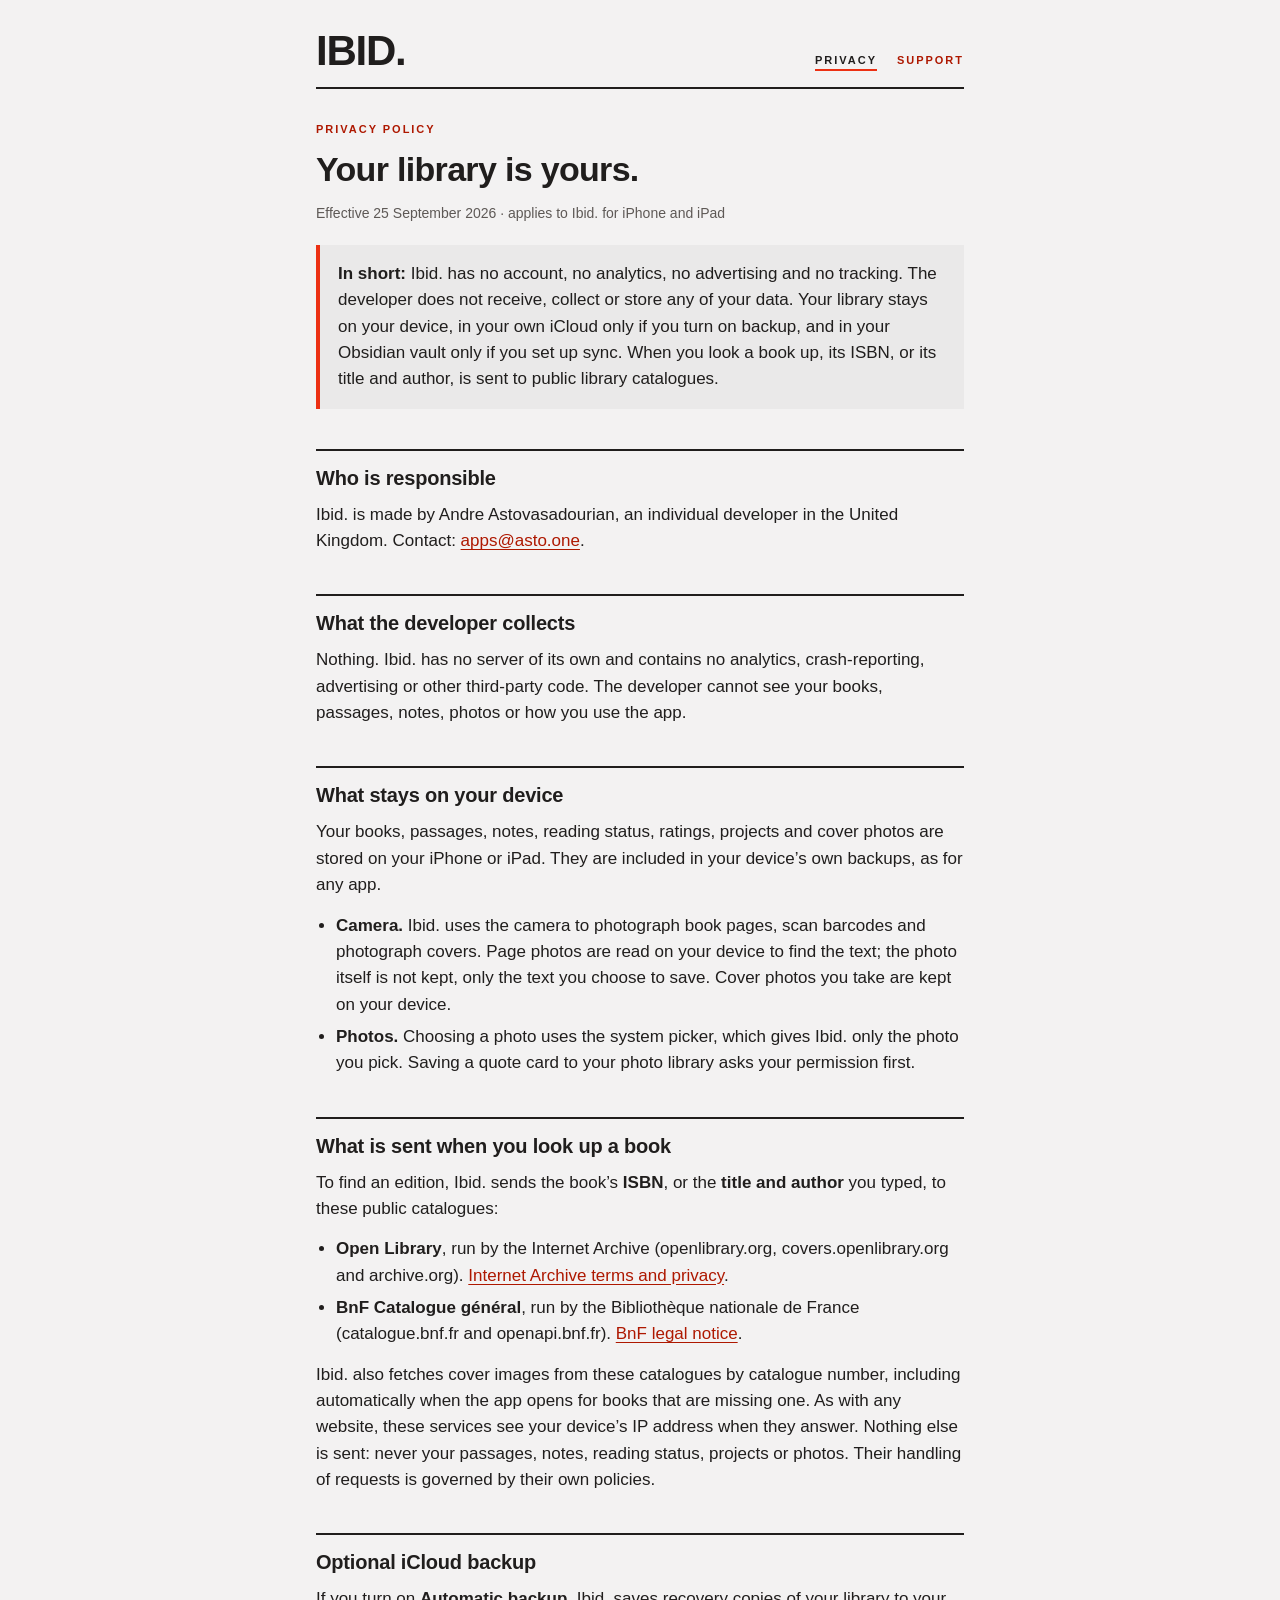
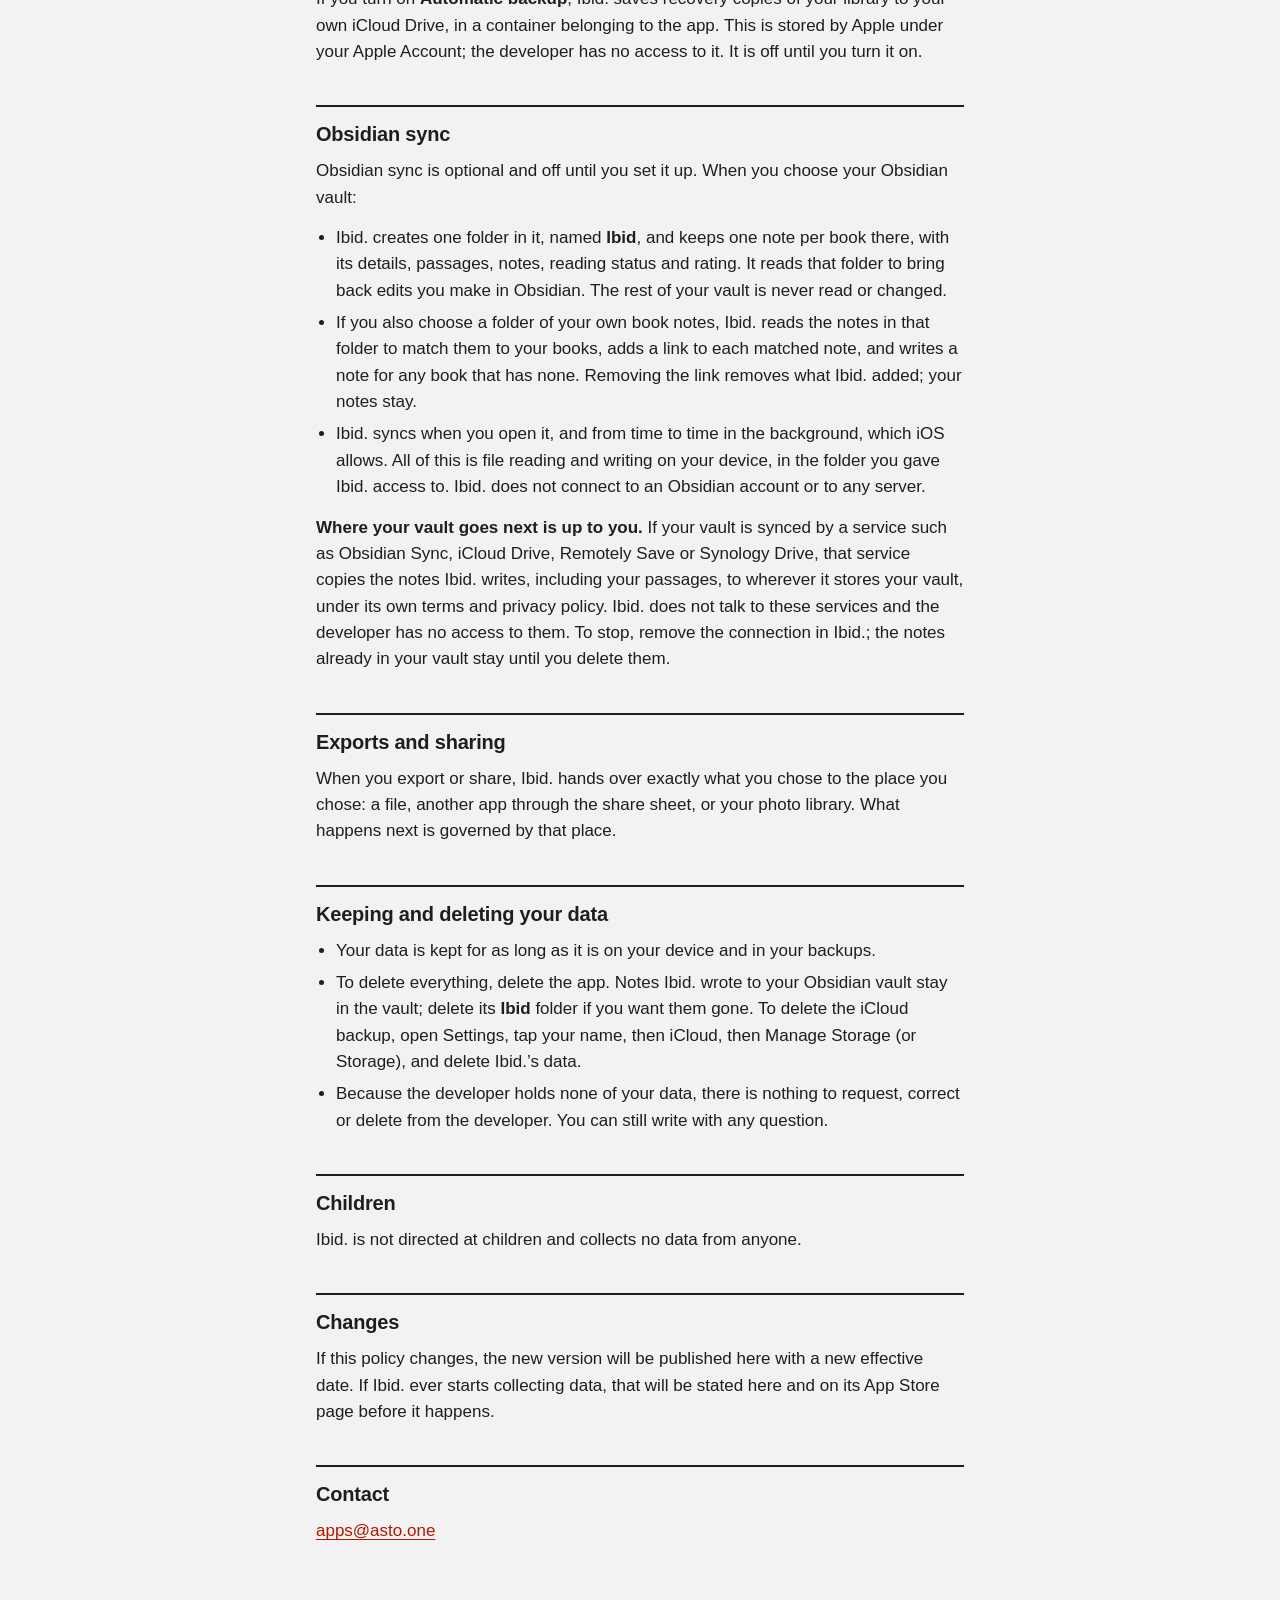
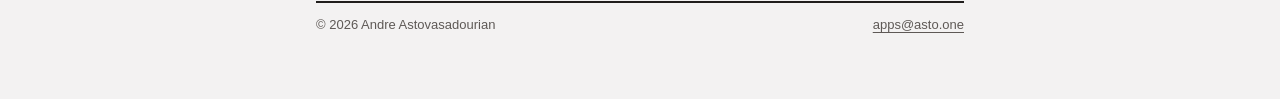
==== privacy/index.html @ 9a163082 "Use relative links so pages also open from disk" ====
<!doctype html>
<html lang="en-GB">
<head>
<meta charset="utf-8">
<meta name="viewport" content="width=device-width, initial-scale=1">
<title>Ibid. Privacy</title>
<meta name="description" content="Privacy policy for Ibid., the private reading library for iPhone and iPad.">
<link rel="stylesheet" href="../style.css">
</head>
<body>
<div class="page">
<header class="site">
  <a class="wordmark" href="../index.html">IBID.</a>
  <nav class="site" aria-label="Site">
    <a href="../privacy/index.html" aria-current="page">Privacy</a>
    <a href="../support/index.html">Support</a>
  </nav>
</header>
<main>
<p class="kicker">Privacy policy</p>
<h1>Your library is yours.</h1>
<p class="meta">Effective 25 September 2026 · applies to Ibid. for iPhone and iPad</p>

<div class="panel">
  <p><strong>In short:</strong> Ibid. has no account, no analytics, no advertising and no tracking. The developer does not receive, collect or store any of your data. Your library stays on your device, in your own iCloud only if you turn on backup, and in your Obsidian vault only if you set up sync. When you look a book up, its ISBN, or its title and author, is sent to public library catalogues.</p>
</div>

<h2>Who is responsible</h2>
<p>Ibid. is made by Andre Astovasadourian, an individual developer in the United Kingdom. Contact: <a href="mailto:apps@asto.one">apps@asto.one</a>.</p>

<h2>What the developer collects</h2>
<p>Nothing. Ibid. has no server of its own and contains no analytics, crash-reporting, advertising or other third-party code. The developer cannot see your books, passages, notes, photos or how you use the app.</p>

<h2>What stays on your device</h2>
<p>Your books, passages, notes, reading status, ratings, projects and cover photos are stored on your iPhone or iPad. They are included in your device’s own backups, as for any app.</p>
<ul>
  <li><strong>Camera.</strong> Ibid. uses the camera to photograph book pages, scan barcodes and photograph covers. Page photos are read on your device to find the text; the photo itself is not kept, only the text you choose to save. Cover photos you take are kept on your device.</li>
  <li><strong>Photos.</strong> Choosing a photo uses the system picker, which gives Ibid. only the photo you pick. Saving a quote card to your photo library asks your permission first.</li>
</ul>

<h2>What is sent when you look up a book</h2>
<p>To find an edition, Ibid. sends the book’s <strong>ISBN</strong>, or the <strong>title and author</strong> you typed, to these public catalogues:</p>
<ul>
  <li><strong>Open Library</strong>, run by the Internet Archive (openlibrary.org, covers.openlibrary.org and archive.org). <a href="https://archive.org/about/terms">Internet Archive terms and privacy</a>.</li>
  <li><strong>BnF Catalogue général</strong>, run by the Bibliothèque nationale de France (catalogue.bnf.fr and openapi.bnf.fr). <a href="https://www.bnf.fr/fr/mentions-legales">BnF legal notice</a>.</li>
</ul>
<p>Ibid. also fetches cover images from these catalogues by catalogue number, including automatically when the app opens for books that are missing one. As with any website, these services see your device’s IP address when they answer. Nothing else is sent: never your passages, notes, reading status, projects or photos. Their handling of requests is governed by their own policies.</p>

<h2>Optional iCloud backup</h2>
<p>If you turn on <strong>Automatic backup</strong>, Ibid. saves recovery copies of your library to your own iCloud Drive, in a container belonging to the app. This is stored by Apple under your Apple Account; the developer has no access to it. It is off until you turn it on.</p>

<h2>Obsidian sync</h2>
<p>Obsidian sync is optional and off until you set it up. When you choose your Obsidian vault:</p>
<ul>
  <li>Ibid. creates one folder in it, named <strong>Ibid</strong>, and keeps one note per book there, with its details, passages, notes, reading status and rating. It reads that folder to bring back edits you make in Obsidian. The rest of your vault is never read or changed.</li>
  <li>If you also choose a folder of your own book notes, Ibid. reads the notes in that folder to match them to your books, adds a link to each matched note, and writes a note for any book that has none. Removing the link removes what Ibid. added; your notes stay.</li>
  <li>Ibid. syncs when you open it, and from time to time in the background, which iOS allows. All of this is file reading and writing on your device, in the folder you gave Ibid. access to. Ibid. does not connect to an Obsidian account or to any server.</li>
</ul>
<p><strong>Where your vault goes next is up to you.</strong> If your vault is synced by a service such as Obsidian Sync, iCloud Drive, Remotely Save or Synology Drive, that service copies the notes Ibid. writes, including your passages, to wherever it stores your vault, under its own terms and privacy policy. Ibid. does not talk to these services and the developer has no access to them. To stop, remove the connection in Ibid.; the notes already in your vault stay until you delete them.</p>

<h2>Exports and sharing</h2>
<p>When you export or share, Ibid. hands over exactly what you chose to the place you chose: a file, another app through the share sheet, or your photo library. What happens next is governed by that place.</p>

<h2>Keeping and deleting your data</h2>
<ul>
  <li>Your data is kept for as long as it is on your device and in your backups.</li>
  <li>To delete everything, delete the app. Notes Ibid. wrote to your Obsidian vault stay in the vault; delete its <strong>Ibid</strong> folder if you want them gone. To delete the iCloud backup, open Settings, tap your name, then iCloud, then Manage Storage (or Storage), and delete Ibid.’s data.</li>
  <li>Because the developer holds none of your data, there is nothing to request, correct or delete from the developer. You can still write with any question.</li>
</ul>

<h2>Children</h2>
<p>Ibid. is not directed at children and collects no data from anyone.</p>

<h2>Changes</h2>
<p>If this policy changes, the new version will be published here with a new effective date. If Ibid. ever starts collecting data, that will be stated here and on its App Store page before it happens.</p>

<h2>Contact</h2>
<p><a href="mailto:apps@asto.one">apps@asto.one</a></p>
</main>
<footer class="site">
  <span>© 2026 Andre Astovasadourian</span>
  <a href="mailto:apps@asto.one">apps@asto.one</a>
</footer>
</div>
</body>
</html>
---- style.css ----
@font-face { font-family: Archivo; src: url(fonts/Archivo-Regular.ttf) format("truetype"); font-weight: 400; font-style: normal; font-display: swap; }
@font-face { font-family: Archivo; src: url(fonts/Archivo-Italic.ttf) format("truetype"); font-weight: 400; font-style: italic; font-display: swap; }
@font-face { font-family: Archivo; src: url(fonts/Archivo-SemiBold.ttf) format("truetype"); font-weight: 600; font-display: swap; }
@font-face { font-family: Archivo; src: url(fonts/Archivo-ExtraBold.ttf) format("truetype"); font-weight: 800; font-display: swap; }

:root {
  --bg: #F3F2F2;
  --surface: #EAE9E9;
  --ink: #201E1D;
  --muted: #5E5956;
  --accent: #EC3013;
  --accent-text: #AE1800;
  color-scheme: light;
}

* { box-sizing: border-box; border-radius: 0; }

html { -webkit-text-size-adjust: 100%; }

body {
  margin: 0;
  background: var(--bg);
  color: var(--ink);
  font-family: Archivo, -apple-system, "Helvetica Neue", Arial, sans-serif;
  font-size: 17px;
  line-height: 1.55;
}

.page { max-width: 680px; margin: 0 auto; padding: 32px 16px 64px; }

header.site { border-bottom: 2px solid var(--ink); padding-bottom: 16px; margin-bottom: 32px; display: flex; align-items: flex-end; justify-content: space-between; gap: 16px; flex-wrap: wrap; }
.wordmark { font-weight: 800; font-size: 42px; line-height: 0.92; letter-spacing: -0.03em; color: var(--ink); text-decoration: none; }
nav.site { display: flex; gap: 20px; }
nav.site a, .kicker { font-weight: 600; font-size: 11px; letter-spacing: 0.18em; text-transform: uppercase; color: var(--accent-text); text-decoration: none; }
nav.site a[aria-current="page"] { color: var(--ink); border-bottom: 2px solid var(--accent); }

h1 { font-weight: 800; font-size: 34px; line-height: 1.05; letter-spacing: -0.02em; margin: 8px 0 16px; }
h2 { font-weight: 800; font-size: 20px; letter-spacing: -0.01em; margin: 40px 0 8px; padding-top: 12px; border-top: 2px solid var(--ink); }
h3 { font-weight: 600; font-size: 17px; margin: 24px 0 4px; }
p, ul { margin: 0 0 14px; }
ul { padding-left: 20px; }
li { margin-bottom: 6px; }
a { color: var(--accent-text); text-underline-offset: 3px; }
strong { font-weight: 600; }

.lede { font-size: 20px; line-height: 1.45; }
.meta { color: var(--muted); font-size: 14px; }
.panel { background: var(--surface); border-left: 4px solid var(--accent); padding: 16px 18px; margin: 20px 0; }
.panel p:last-child { margin-bottom: 0; }

footer.site { margin-top: 56px; border-top: 2px solid var(--ink); padding-top: 12px; font-size: 13px; color: var(--muted); display: flex; justify-content: space-between; gap: 12px; flex-wrap: wrap; }
footer.site a { color: var(--muted); }
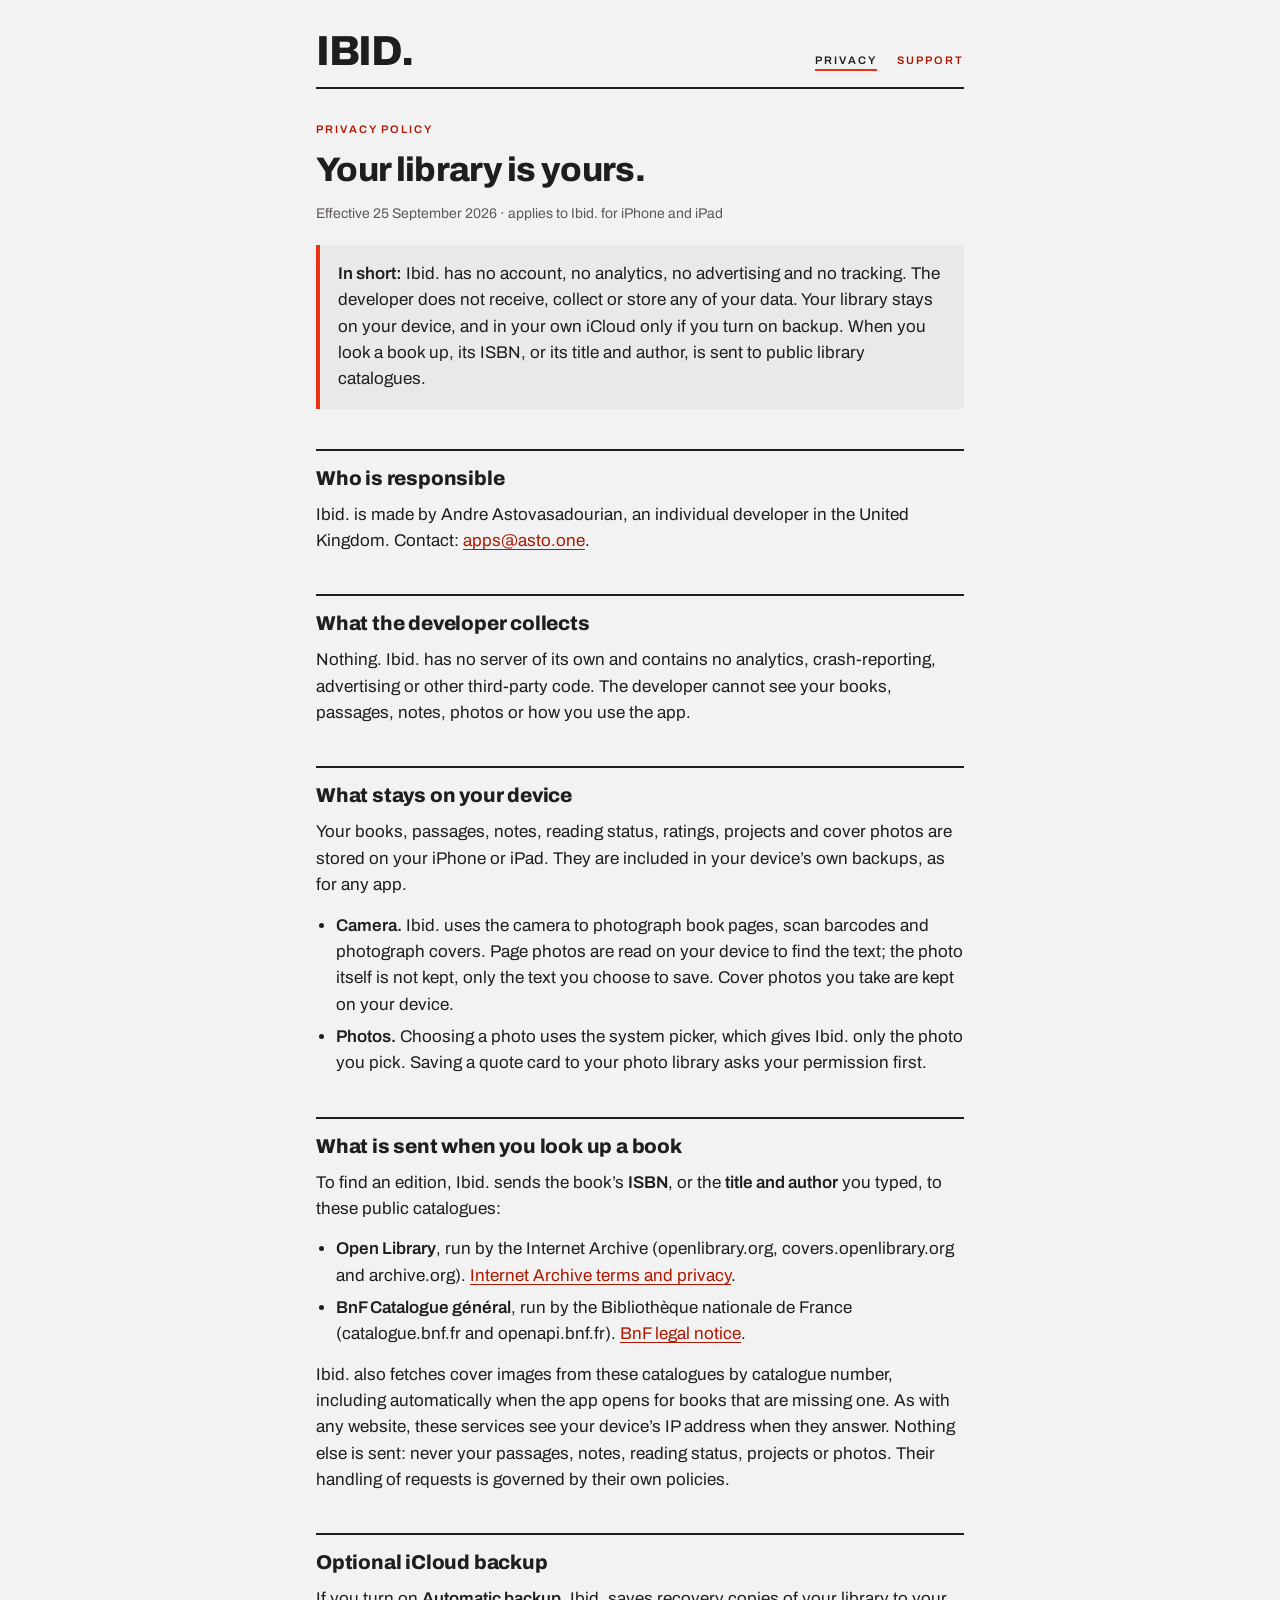
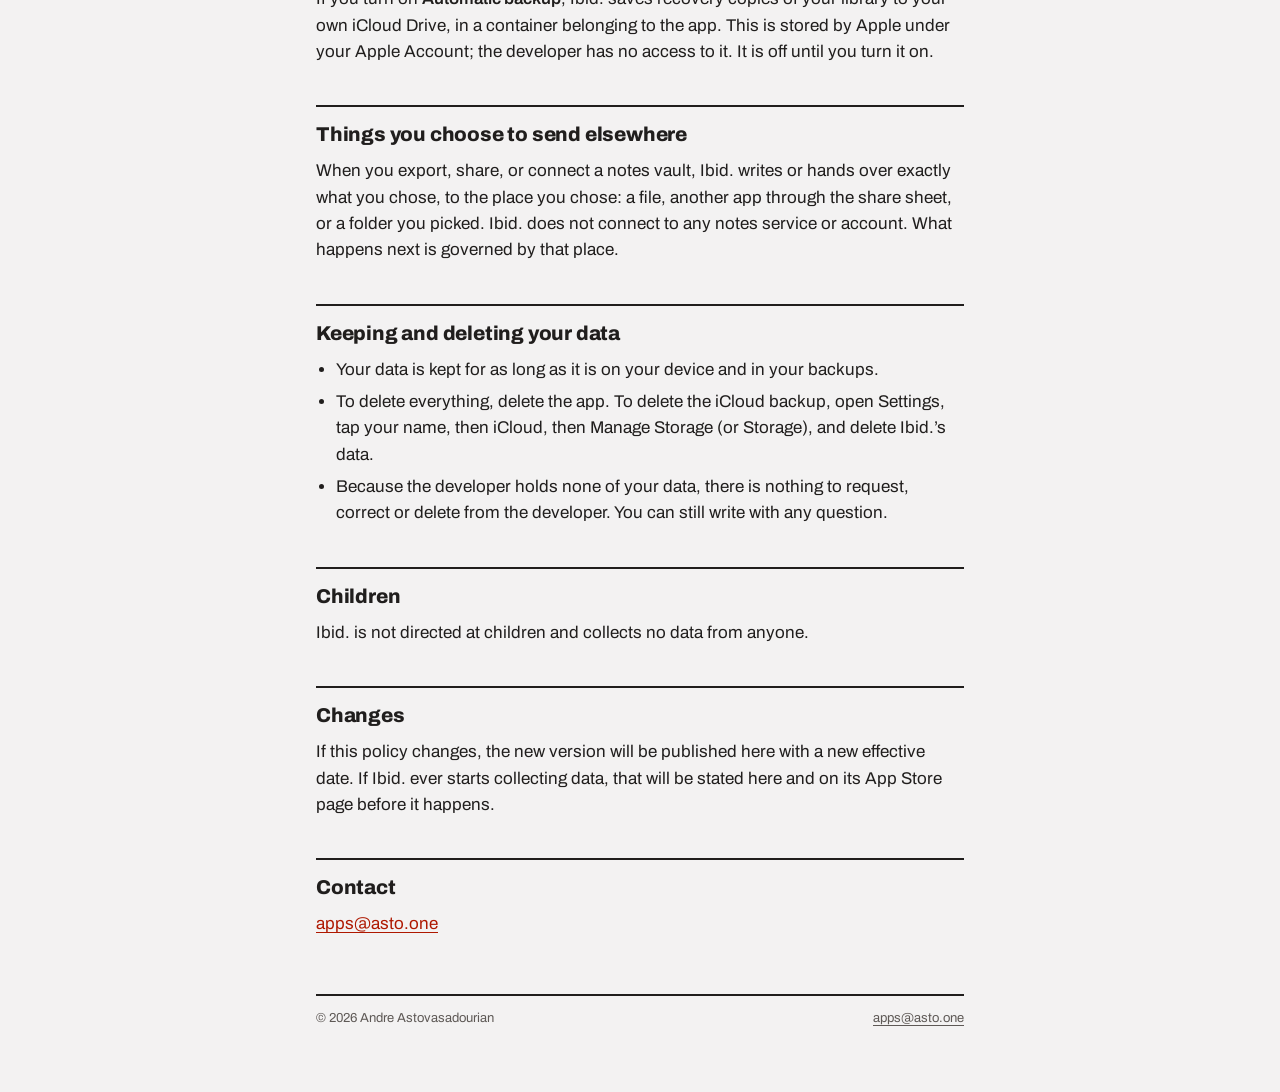
==== commit 7126bf46: "Ibid. site: home, privacy policy and support" ====
--- a/privacy/index.html
+++ b/privacy/index.html
@@ -5,15 +5,15 @@
 <meta name="viewport" content="width=device-width, initial-scale=1">
 <title>Ibid. Privacy</title>
 <meta name="description" content="Privacy policy for Ibid., the private reading library for iPhone and iPad.">
-<link rel="stylesheet" href="../style.css">
+<link rel="stylesheet" href="/style.css">
 </head>
 <body>
 <div class="page">
 <header class="site">
-  <a class="wordmark" href="../index.html">IBID.</a>
+  <a class="wordmark" href="/">IBID.</a>
   <nav class="site" aria-label="Site">
-    <a href="../privacy/index.html" aria-current="page">Privacy</a>
-    <a href="../support/index.html">Support</a>
+    <a href="/privacy/" aria-current="page">Privacy</a>
+    <a href="/support/">Support</a>
   </nav>
 </header>
 <main>
@@ -22,7 +22,7 @@
 <p class="meta">Effective 25 September 2026 · applies to Ibid. for iPhone and iPad</p>
 
 <div class="panel">
-  <p><strong>In short:</strong> Ibid. has no account, no analytics, no advertising and no tracking. The developer does not receive, collect or store any of your data. Your library stays on your device, in your own iCloud only if you turn on backup, and in your Obsidian vault only if you set up sync. When you look a book up, its ISBN, or its title and author, is sent to public library catalogues.</p>
+  <p><strong>In short:</strong> Ibid. has no account, no analytics, no advertising and no tracking. The developer does not receive, collect or store any of your data. Your library stays on your device, and in your own iCloud only if you turn on backup. When you look a book up, its ISBN, or its title and author, is sent to public library catalogues.</p>
 </div>
 
 <h2>Who is responsible</h2>
@@ -49,22 +49,13 @@
 <h2>Optional iCloud backup</h2>
 <p>If you turn on <strong>Automatic backup</strong>, Ibid. saves recovery copies of your library to your own iCloud Drive, in a container belonging to the app. This is stored by Apple under your Apple Account; the developer has no access to it. It is off until you turn it on.</p>
 
-<h2>Obsidian sync</h2>
-<p>Obsidian sync is optional and off until you set it up. When you choose your Obsidian vault:</p>
-<ul>
-  <li>Ibid. creates one folder in it, named <strong>Ibid</strong>, and keeps one note per book there, with its details, passages, notes, reading status and rating. It reads that folder to bring back edits you make in Obsidian. The rest of your vault is never read or changed.</li>
-  <li>If you also choose a folder of your own book notes, Ibid. reads the notes in that folder to match them to your books, adds a link to each matched note, and writes a note for any book that has none. Removing the link removes what Ibid. added; your notes stay.</li>
-  <li>Ibid. syncs when you open it, and from time to time in the background, which iOS allows. All of this is file reading and writing on your device, in the folder you gave Ibid. access to. Ibid. does not connect to an Obsidian account or to any server.</li>
-</ul>
-<p><strong>Where your vault goes next is up to you.</strong> If your vault is synced by a service such as Obsidian Sync, iCloud Drive, Remotely Save or Synology Drive, that service copies the notes Ibid. writes, including your passages, to wherever it stores your vault, under its own terms and privacy policy. Ibid. does not talk to these services and the developer has no access to them. To stop, remove the connection in Ibid.; the notes already in your vault stay until you delete them.</p>
-
-<h2>Exports and sharing</h2>
-<p>When you export or share, Ibid. hands over exactly what you chose to the place you chose: a file, another app through the share sheet, or your photo library. What happens next is governed by that place.</p>
+<h2>Things you choose to send elsewhere</h2>
+<p>When you export, share, or connect a notes vault, Ibid. writes or hands over exactly what you chose, to the place you chose: a file, another app through the share sheet, or a folder you picked. Ibid. does not connect to any notes service or account. What happens next is governed by that place.</p>
 
 <h2>Keeping and deleting your data</h2>
 <ul>
   <li>Your data is kept for as long as it is on your device and in your backups.</li>
-  <li>To delete everything, delete the app. Notes Ibid. wrote to your Obsidian vault stay in the vault; delete its <strong>Ibid</strong> folder if you want them gone. To delete the iCloud backup, open Settings, tap your name, then iCloud, then Manage Storage (or Storage), and delete Ibid.’s data.</li>
+  <li>To delete everything, delete the app. To delete the iCloud backup, open Settings, tap your name, then iCloud, then Manage Storage (or Storage), and delete Ibid.’s data.</li>
   <li>Because the developer holds none of your data, there is nothing to request, correct or delete from the developer. You can still write with any question.</li>
 </ul>
 
--- a/style.css
+++ b/style.css
@@ -1,7 +1,7 @@
-@font-face { font-family: Archivo; src: url(fonts/Archivo-Regular.ttf) format("truetype"); font-weight: 400; font-style: normal; font-display: swap; }
-@font-face { font-family: Archivo; src: url(fonts/Archivo-Italic.ttf) format("truetype"); font-weight: 400; font-style: italic; font-display: swap; }
-@font-face { font-family: Archivo; src: url(fonts/Archivo-SemiBold.ttf) format("truetype"); font-weight: 600; font-display: swap; }
-@font-face { font-family: Archivo; src: url(fonts/Archivo-ExtraBold.ttf) format("truetype"); font-weight: 800; font-display: swap; }
+@font-face { font-family: Archivo; src: url(/fonts/Archivo-Regular.ttf) format("truetype"); font-weight: 400; font-style: normal; font-display: swap; }
+@font-face { font-family: Archivo; src: url(/fonts/Archivo-Italic.ttf) format("truetype"); font-weight: 400; font-style: italic; font-display: swap; }
+@font-face { font-family: Archivo; src: url(/fonts/Archivo-SemiBold.ttf) format("truetype"); font-weight: 600; font-display: swap; }
+@font-face { font-family: Archivo; src: url(/fonts/Archivo-ExtraBold.ttf) format("truetype"); font-weight: 800; font-display: swap; }
 
 :root {
   --bg: #F3F2F2;
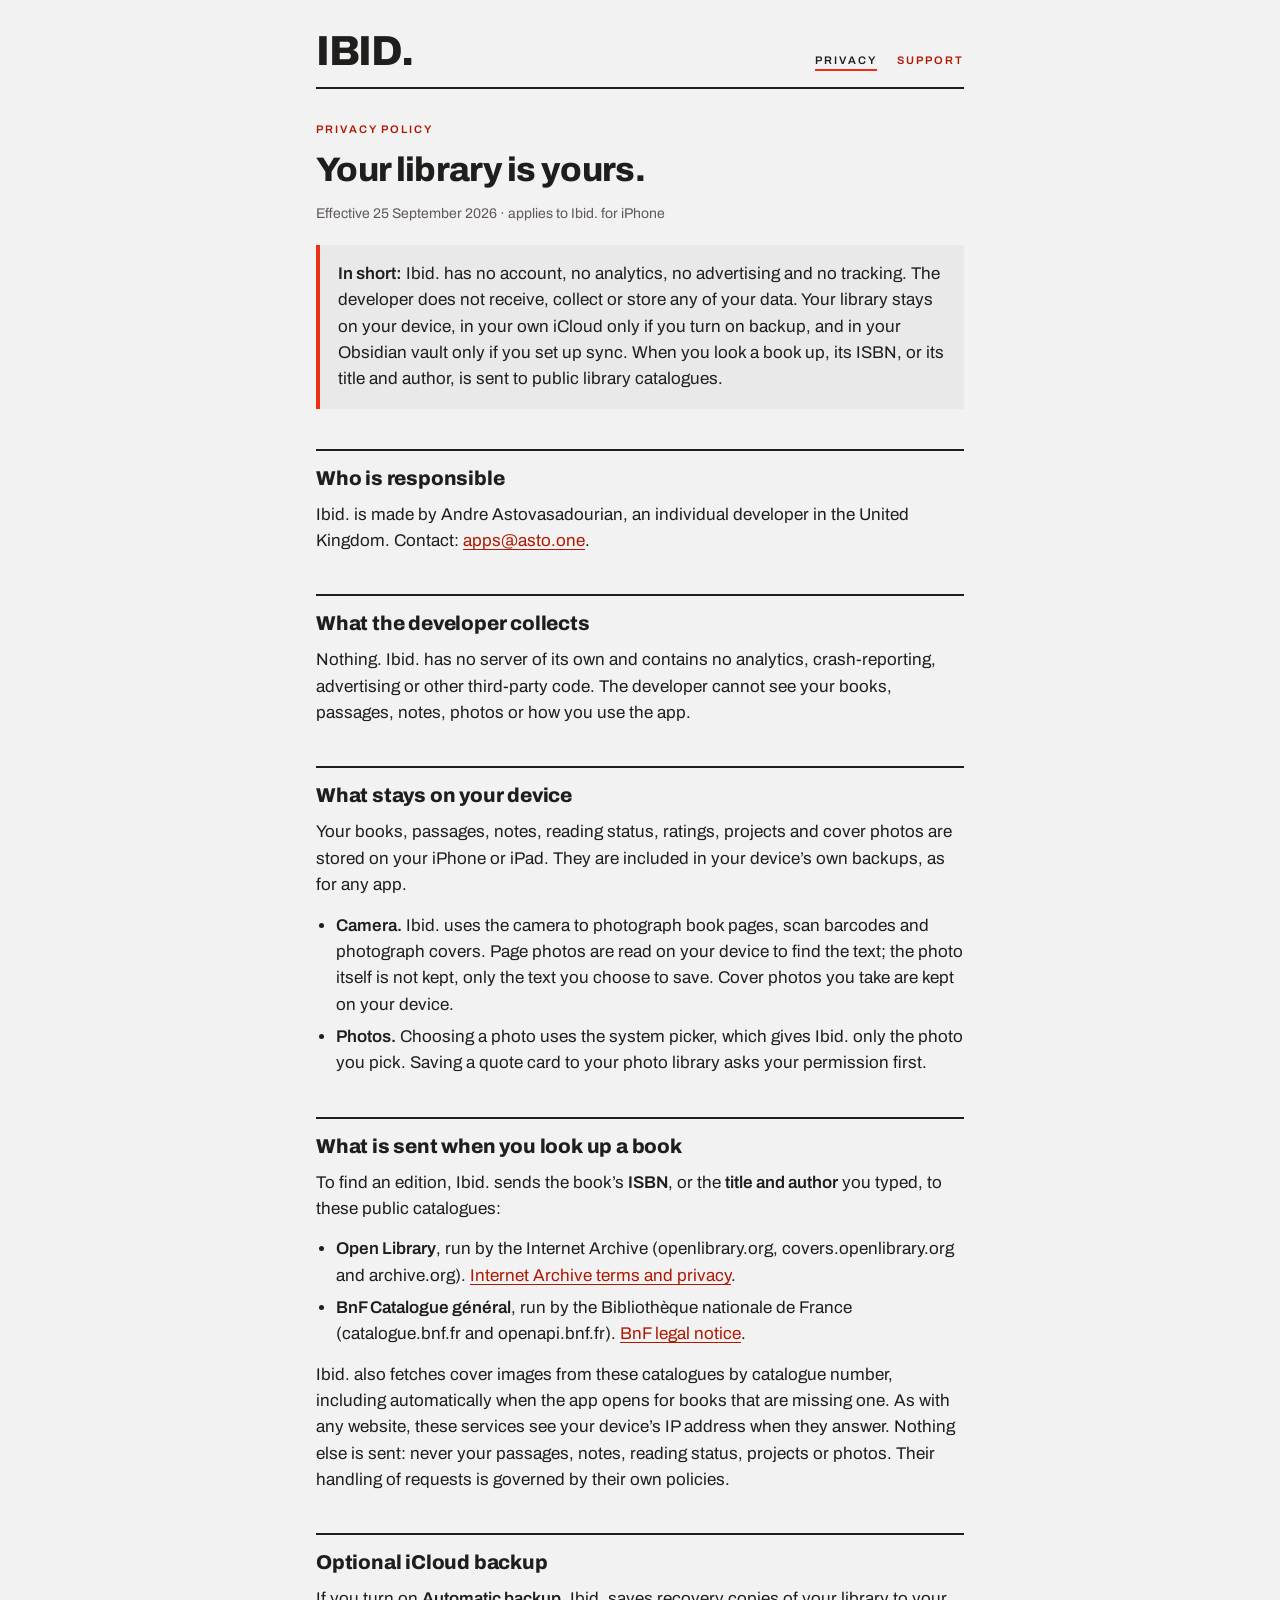
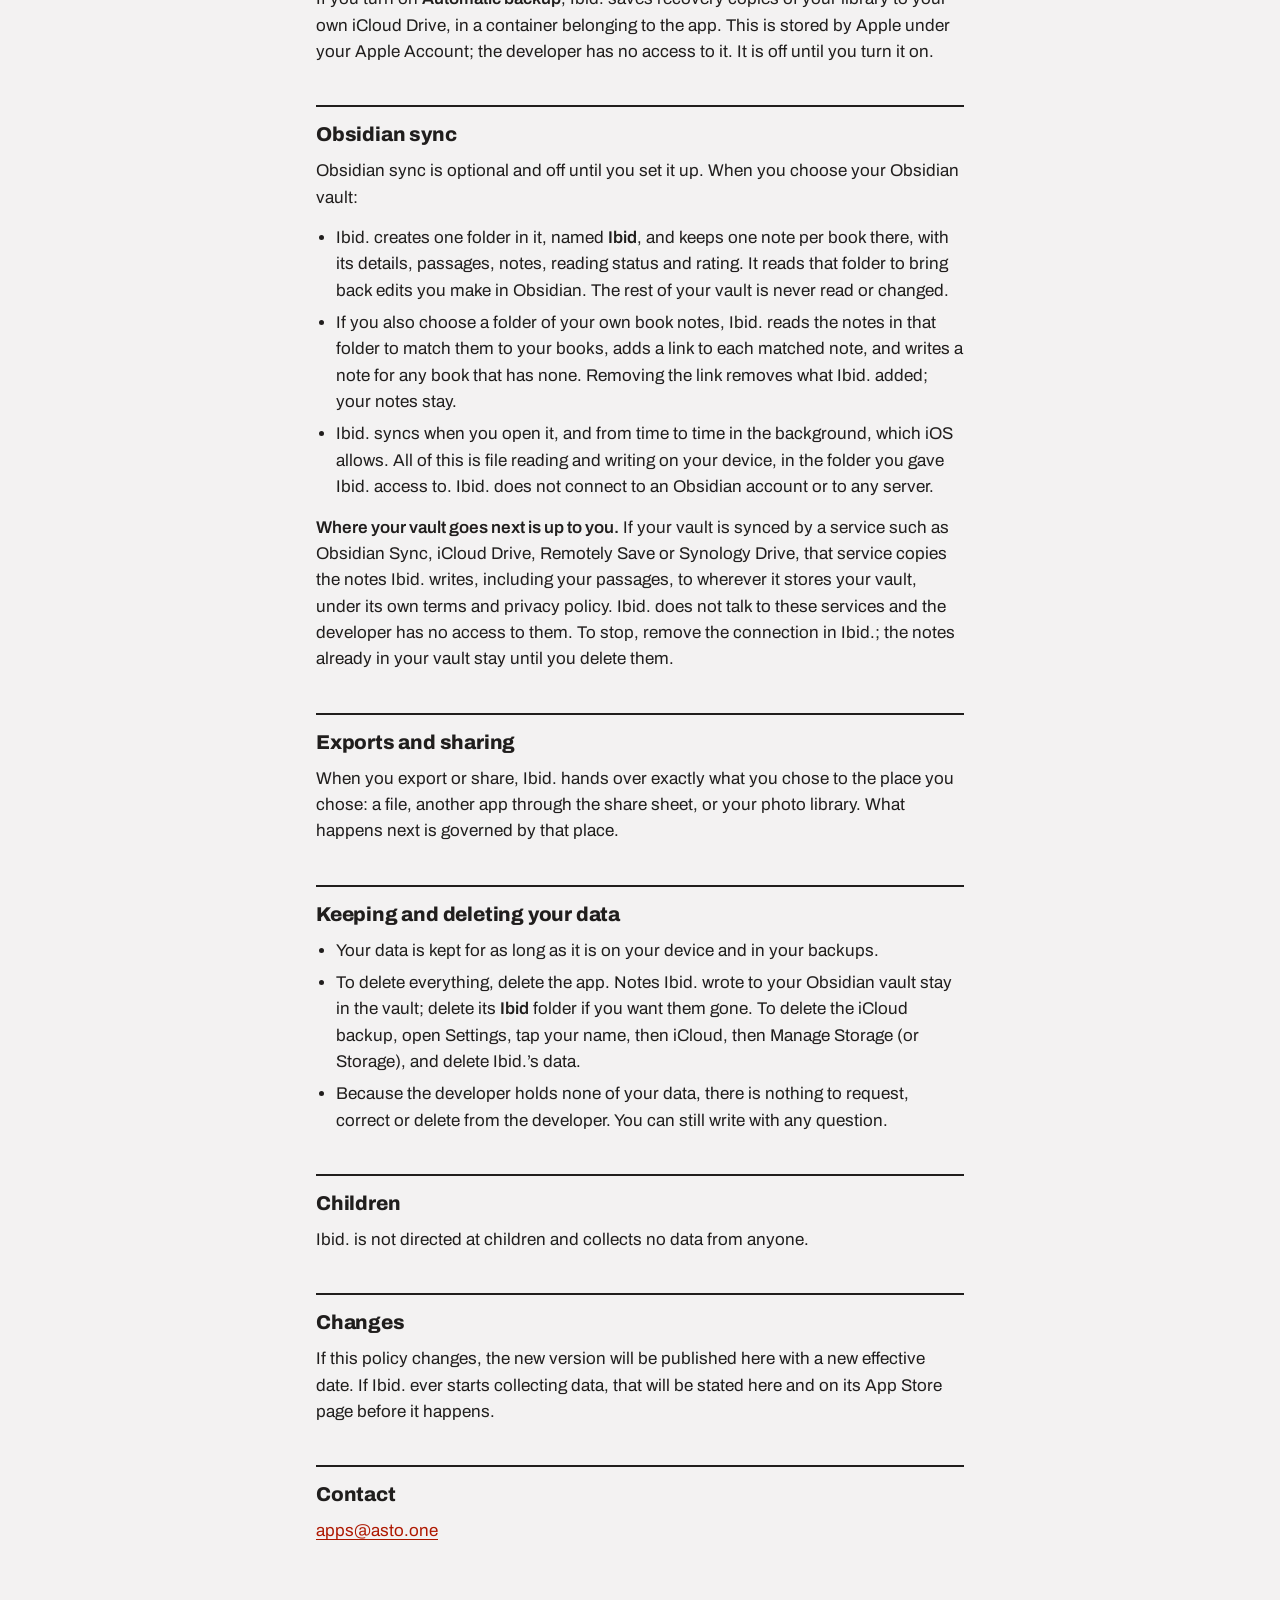
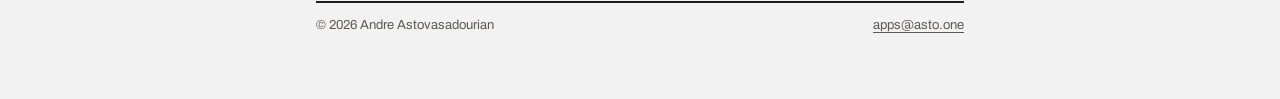
==== commit 0ece3980: "Ibid. 1.0 is for iPhone" ====
--- a/privacy/index.html
+++ b/privacy/index.html
@@ -4,25 +4,25 @@
 <meta charset="utf-8">
 <meta name="viewport" content="width=device-width, initial-scale=1">
 <title>Ibid. Privacy</title>
-<meta name="description" content="Privacy policy for Ibid., the private reading library for iPhone and iPad.">
-<link rel="stylesheet" href="/style.css">
+<meta name="description" content="Privacy policy for Ibid., the private reading library for iPhone.">
+<link rel="stylesheet" href="../style.css">
 </head>
 <body>
 <div class="page">
 <header class="site">
-  <a class="wordmark" href="/">IBID.</a>
+  <a class="wordmark" href="../index.html">IBID.</a>
   <nav class="site" aria-label="Site">
-    <a href="/privacy/" aria-current="page">Privacy</a>
-    <a href="/support/">Support</a>
+    <a href="../privacy/index.html" aria-current="page">Privacy</a>
+    <a href="../support/index.html">Support</a>
   </nav>
 </header>
 <main>
 <p class="kicker">Privacy policy</p>
 <h1>Your library is yours.</h1>
-<p class="meta">Effective 25 September 2026 · applies to Ibid. for iPhone and iPad</p>
+<p class="meta">Effective 25 September 2026 · applies to Ibid. for iPhone</p>
 
 <div class="panel">
-  <p><strong>In short:</strong> Ibid. has no account, no analytics, no advertising and no tracking. The developer does not receive, collect or store any of your data. Your library stays on your device, and in your own iCloud only if you turn on backup. When you look a book up, its ISBN, or its title and author, is sent to public library catalogues.</p>
+  <p><strong>In short:</strong> Ibid. has no account, no analytics, no advertising and no tracking. The developer does not receive, collect or store any of your data. Your library stays on your device, in your own iCloud only if you turn on backup, and in your Obsidian vault only if you set up sync. When you look a book up, its ISBN, or its title and author, is sent to public library catalogues.</p>
 </div>
 
 <h2>Who is responsible</h2>
@@ -49,13 +49,22 @@
 <h2>Optional iCloud backup</h2>
 <p>If you turn on <strong>Automatic backup</strong>, Ibid. saves recovery copies of your library to your own iCloud Drive, in a container belonging to the app. This is stored by Apple under your Apple Account; the developer has no access to it. It is off until you turn it on.</p>
 
-<h2>Things you choose to send elsewhere</h2>
-<p>When you export, share, or connect a notes vault, Ibid. writes or hands over exactly what you chose, to the place you chose: a file, another app through the share sheet, or a folder you picked. Ibid. does not connect to any notes service or account. What happens next is governed by that place.</p>
+<h2>Obsidian sync</h2>
+<p>Obsidian sync is optional and off until you set it up. When you choose your Obsidian vault:</p>
+<ul>
+  <li>Ibid. creates one folder in it, named <strong>Ibid</strong>, and keeps one note per book there, with its details, passages, notes, reading status and rating. It reads that folder to bring back edits you make in Obsidian. The rest of your vault is never read or changed.</li>
+  <li>If you also choose a folder of your own book notes, Ibid. reads the notes in that folder to match them to your books, adds a link to each matched note, and writes a note for any book that has none. Removing the link removes what Ibid. added; your notes stay.</li>
+  <li>Ibid. syncs when you open it, and from time to time in the background, which iOS allows. All of this is file reading and writing on your device, in the folder you gave Ibid. access to. Ibid. does not connect to an Obsidian account or to any server.</li>
+</ul>
+<p><strong>Where your vault goes next is up to you.</strong> If your vault is synced by a service such as Obsidian Sync, iCloud Drive, Remotely Save or Synology Drive, that service copies the notes Ibid. writes, including your passages, to wherever it stores your vault, under its own terms and privacy policy. Ibid. does not talk to these services and the developer has no access to them. To stop, remove the connection in Ibid.; the notes already in your vault stay until you delete them.</p>
+
+<h2>Exports and sharing</h2>
+<p>When you export or share, Ibid. hands over exactly what you chose to the place you chose: a file, another app through the share sheet, or your photo library. What happens next is governed by that place.</p>
 
 <h2>Keeping and deleting your data</h2>
 <ul>
   <li>Your data is kept for as long as it is on your device and in your backups.</li>
-  <li>To delete everything, delete the app. To delete the iCloud backup, open Settings, tap your name, then iCloud, then Manage Storage (or Storage), and delete Ibid.’s data.</li>
+  <li>To delete everything, delete the app. Notes Ibid. wrote to your Obsidian vault stay in the vault; delete its <strong>Ibid</strong> folder if you want them gone. To delete the iCloud backup, open Settings, tap your name, then iCloud, then Manage Storage (or Storage), and delete Ibid.’s data.</li>
   <li>Because the developer holds none of your data, there is nothing to request, correct or delete from the developer. You can still write with any question.</li>
 </ul>
 
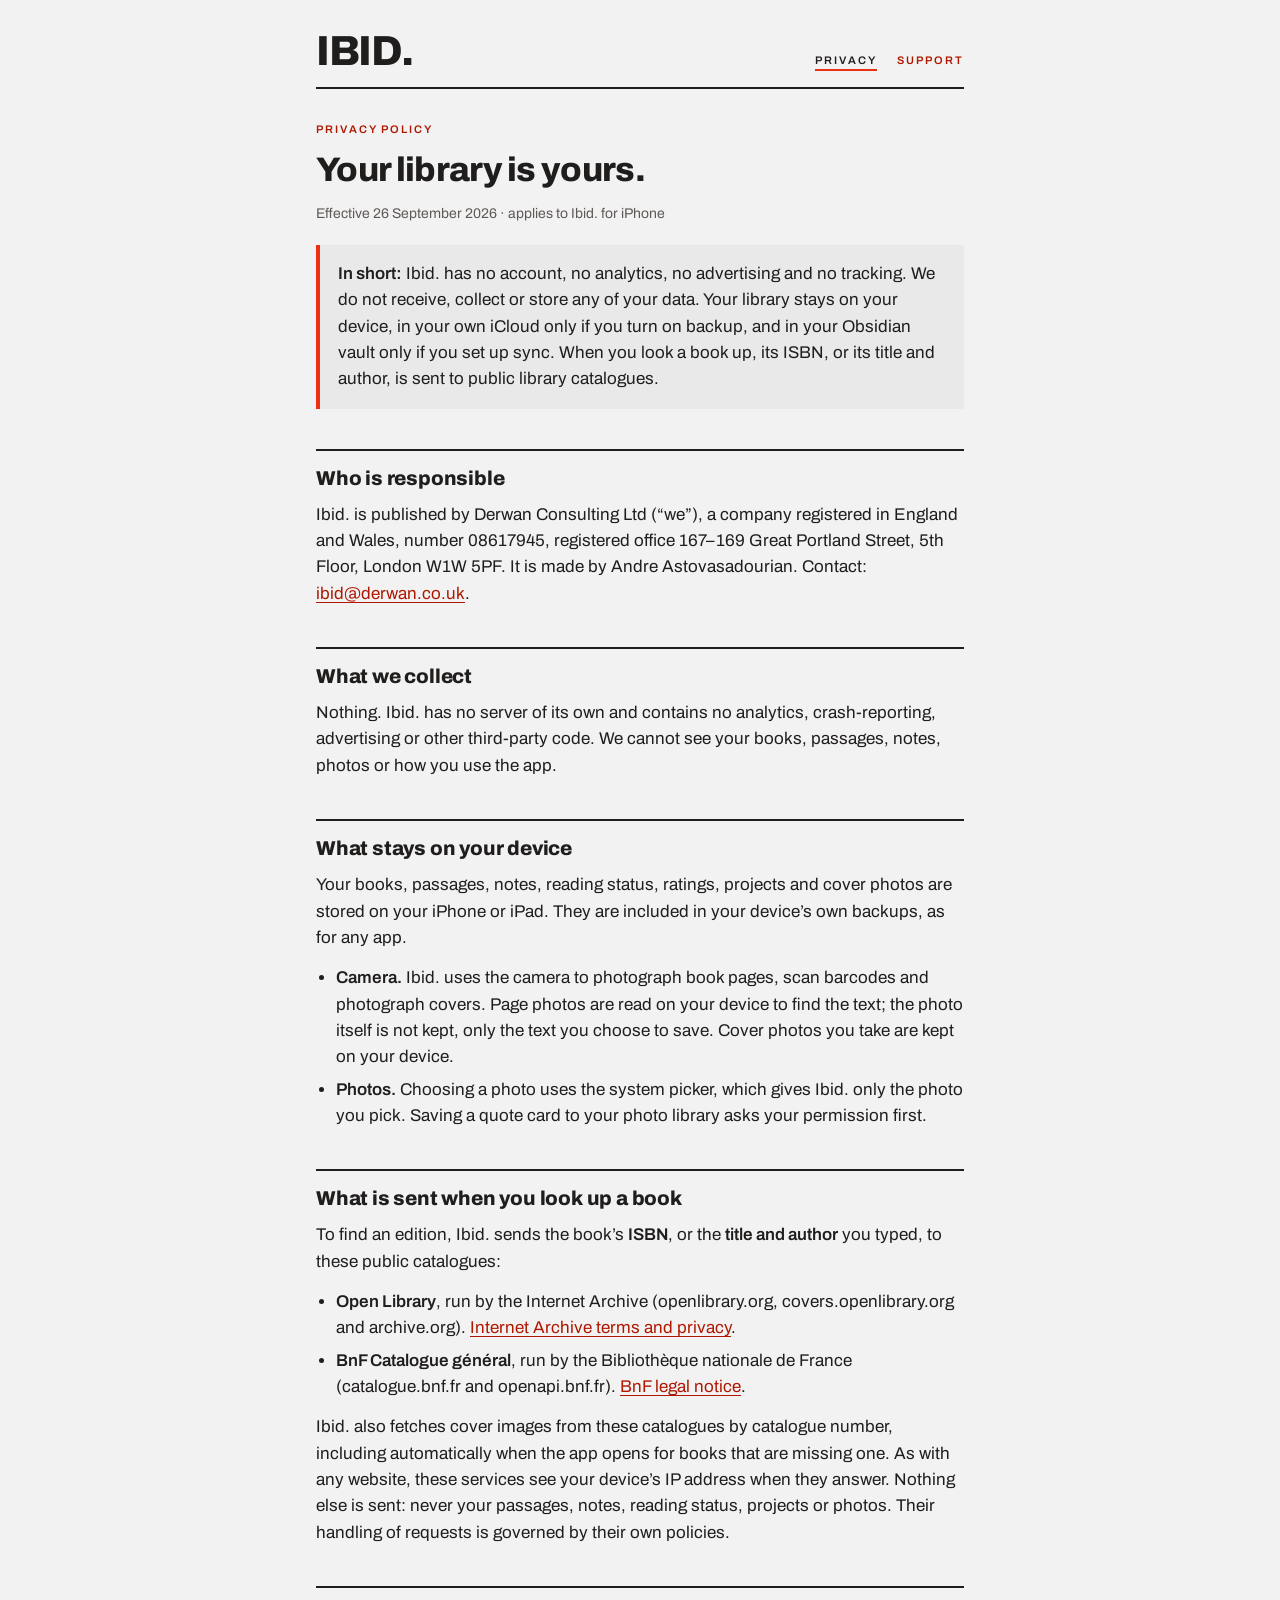
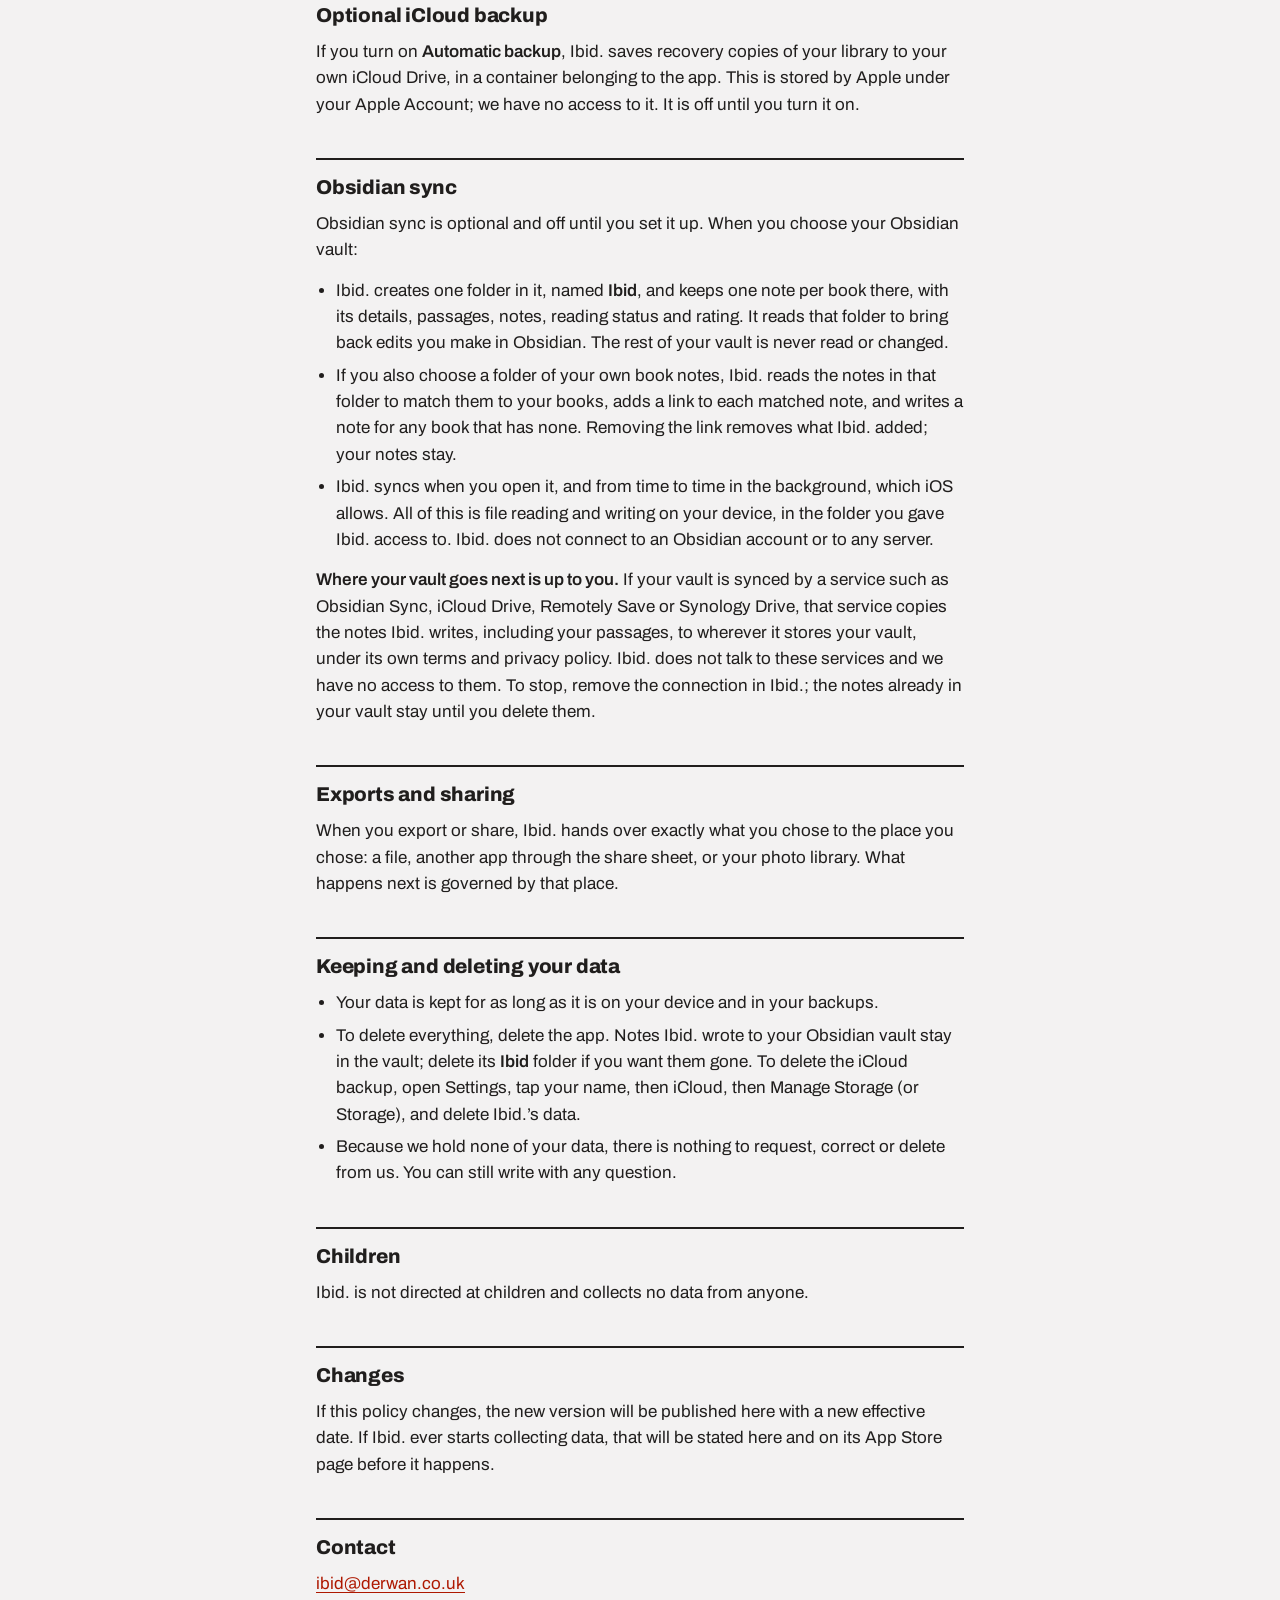
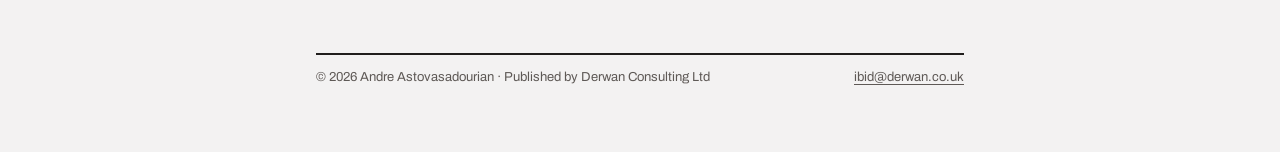
==== commit 3795780a: "Publisher Derwan Consulting Ltd; contact ibid@derwan.co.uk Privacy policy names Derwan Consulting Lt" ====
--- a/privacy/index.html
+++ b/privacy/index.html
@@ -19,17 +19,17 @@
 <main>
 <p class="kicker">Privacy policy</p>
 <h1>Your library is yours.</h1>
-<p class="meta">Effective 25 September 2026 · applies to Ibid. for iPhone</p>
+<p class="meta">Effective 26 September 2026 · applies to Ibid. for iPhone</p>
 
 <div class="panel">
-  <p><strong>In short:</strong> Ibid. has no account, no analytics, no advertising and no tracking. The developer does not receive, collect or store any of your data. Your library stays on your device, in your own iCloud only if you turn on backup, and in your Obsidian vault only if you set up sync. When you look a book up, its ISBN, or its title and author, is sent to public library catalogues.</p>
+  <p><strong>In short:</strong> Ibid. has no account, no analytics, no advertising and no tracking. We do not receive, collect or store any of your data. Your library stays on your device, in your own iCloud only if you turn on backup, and in your Obsidian vault only if you set up sync. When you look a book up, its ISBN, or its title and author, is sent to public library catalogues.</p>
 </div>
 
 <h2>Who is responsible</h2>
-<p>Ibid. is made by Andre Astovasadourian, an individual developer in the United Kingdom. Contact: <a href="mailto:apps@asto.one">apps@asto.one</a>.</p>
+<p>Ibid. is published by Derwan Consulting Ltd (“we”), a company registered in England and Wales, number 08617945, registered office 167–169 Great Portland Street, 5th Floor, London W1W 5PF. It is made by Andre Astovasadourian. Contact: <a href="mailto:ibid@derwan.co.uk">ibid@derwan.co.uk</a>.</p>
 
-<h2>What the developer collects</h2>
-<p>Nothing. Ibid. has no server of its own and contains no analytics, crash-reporting, advertising or other third-party code. The developer cannot see your books, passages, notes, photos or how you use the app.</p>
+<h2>What we collect</h2>
+<p>Nothing. Ibid. has no server of its own and contains no analytics, crash-reporting, advertising or other third-party code. We cannot see your books, passages, notes, photos or how you use the app.</p>
 
 <h2>What stays on your device</h2>
 <p>Your books, passages, notes, reading status, ratings, projects and cover photos are stored on your iPhone or iPad. They are included in your device’s own backups, as for any app.</p>
@@ -47,7 +47,7 @@
 <p>Ibid. also fetches cover images from these catalogues by catalogue number, including automatically when the app opens for books that are missing one. As with any website, these services see your device’s IP address when they answer. Nothing else is sent: never your passages, notes, reading status, projects or photos. Their handling of requests is governed by their own policies.</p>
 
 <h2>Optional iCloud backup</h2>
-<p>If you turn on <strong>Automatic backup</strong>, Ibid. saves recovery copies of your library to your own iCloud Drive, in a container belonging to the app. This is stored by Apple under your Apple Account; the developer has no access to it. It is off until you turn it on.</p>
+<p>If you turn on <strong>Automatic backup</strong>, Ibid. saves recovery copies of your library to your own iCloud Drive, in a container belonging to the app. This is stored by Apple under your Apple Account; we have no access to it. It is off until you turn it on.</p>
 
 <h2>Obsidian sync</h2>
 <p>Obsidian sync is optional and off until you set it up. When you choose your Obsidian vault:</p>
@@ -56,7 +56,7 @@
   <li>If you also choose a folder of your own book notes, Ibid. reads the notes in that folder to match them to your books, adds a link to each matched note, and writes a note for any book that has none. Removing the link removes what Ibid. added; your notes stay.</li>
   <li>Ibid. syncs when you open it, and from time to time in the background, which iOS allows. All of this is file reading and writing on your device, in the folder you gave Ibid. access to. Ibid. does not connect to an Obsidian account or to any server.</li>
 </ul>
-<p><strong>Where your vault goes next is up to you.</strong> If your vault is synced by a service such as Obsidian Sync, iCloud Drive, Remotely Save or Synology Drive, that service copies the notes Ibid. writes, including your passages, to wherever it stores your vault, under its own terms and privacy policy. Ibid. does not talk to these services and the developer has no access to them. To stop, remove the connection in Ibid.; the notes already in your vault stay until you delete them.</p>
+<p><strong>Where your vault goes next is up to you.</strong> If your vault is synced by a service such as Obsidian Sync, iCloud Drive, Remotely Save or Synology Drive, that service copies the notes Ibid. writes, including your passages, to wherever it stores your vault, under its own terms and privacy policy. Ibid. does not talk to these services and we have no access to them. To stop, remove the connection in Ibid.; the notes already in your vault stay until you delete them.</p>
 
 <h2>Exports and sharing</h2>
 <p>When you export or share, Ibid. hands over exactly what you chose to the place you chose: a file, another app through the share sheet, or your photo library. What happens next is governed by that place.</p>
@@ -65,7 +65,7 @@
 <ul>
   <li>Your data is kept for as long as it is on your device and in your backups.</li>
   <li>To delete everything, delete the app. Notes Ibid. wrote to your Obsidian vault stay in the vault; delete its <strong>Ibid</strong> folder if you want them gone. To delete the iCloud backup, open Settings, tap your name, then iCloud, then Manage Storage (or Storage), and delete Ibid.’s data.</li>
-  <li>Because the developer holds none of your data, there is nothing to request, correct or delete from the developer. You can still write with any question.</li>
+  <li>Because we hold none of your data, there is nothing to request, correct or delete from us. You can still write with any question.</li>
 </ul>
 
 <h2>Children</h2>
@@ -75,11 +75,11 @@
 <p>If this policy changes, the new version will be published here with a new effective date. If Ibid. ever starts collecting data, that will be stated here and on its App Store page before it happens.</p>
 
 <h2>Contact</h2>
-<p><a href="mailto:apps@asto.one">apps@asto.one</a></p>
+<p><a href="mailto:ibid@derwan.co.uk">ibid@derwan.co.uk</a></p>
 </main>
 <footer class="site">
-  <span>© 2026 Andre Astovasadourian</span>
-  <a href="mailto:apps@asto.one">apps@asto.one</a>
+  <span>© 2026 Andre Astovasadourian · Published by Derwan Consulting Ltd</span>
+  <a href="mailto:ibid@derwan.co.uk">ibid@derwan.co.uk</a>
 </footer>
 </div>
 </body>
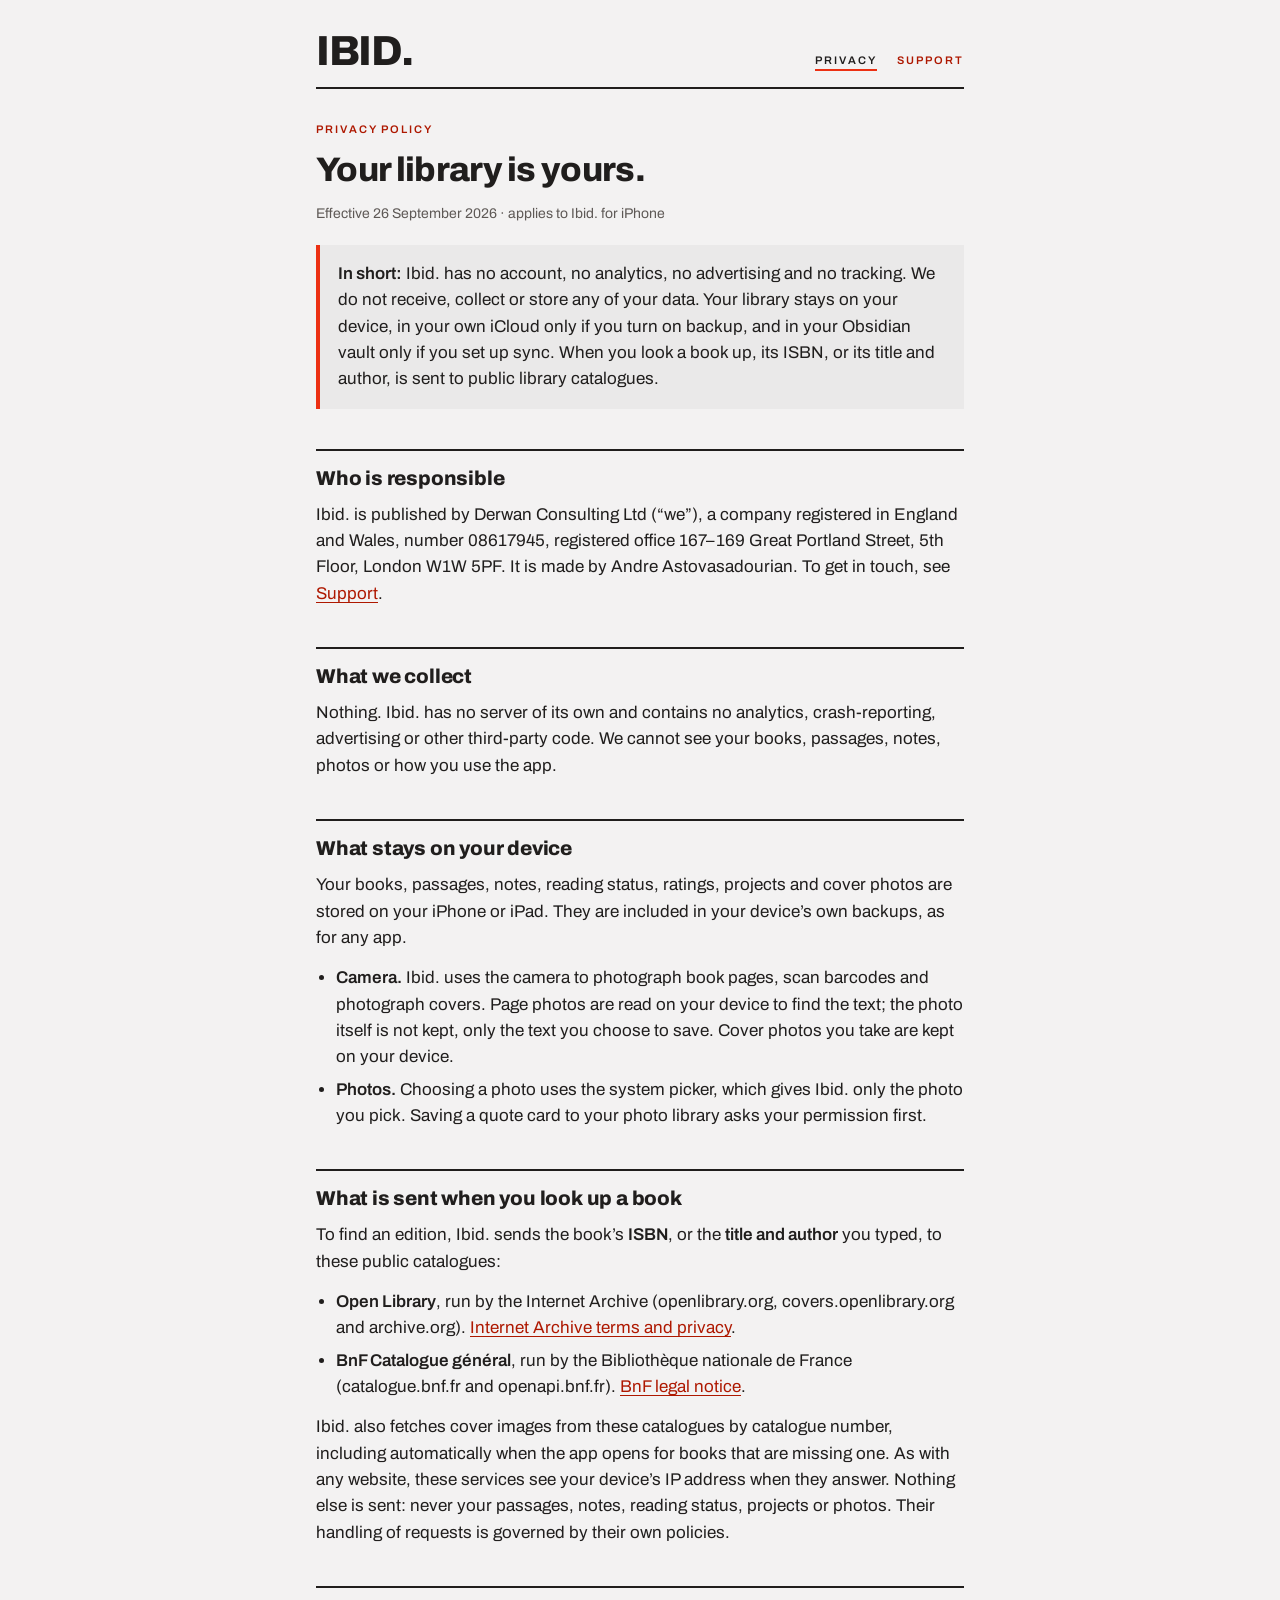
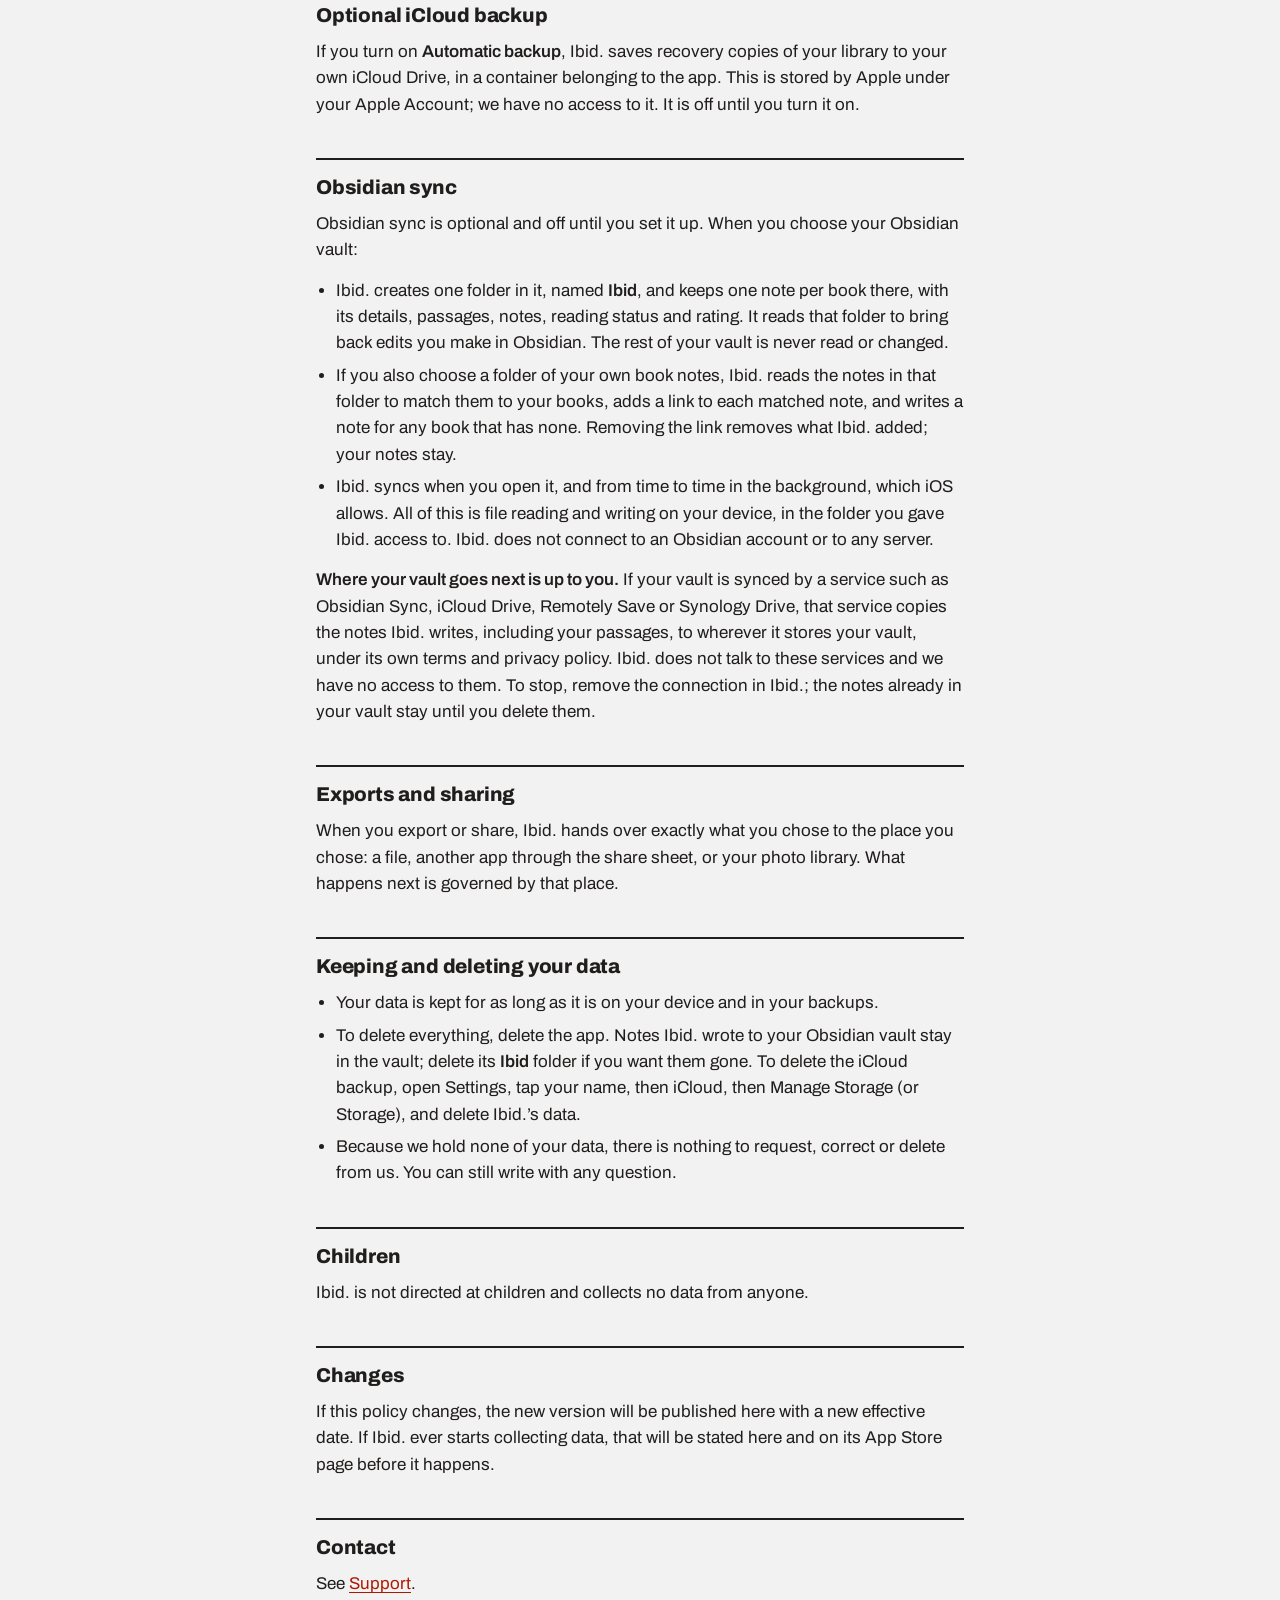
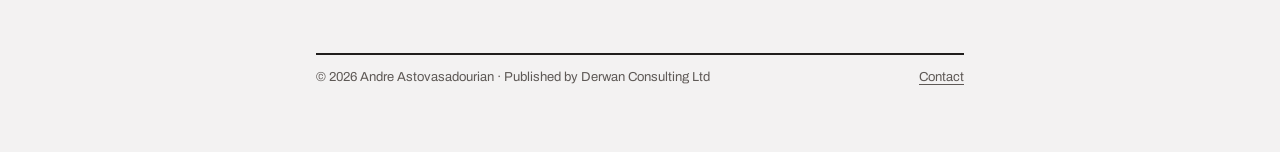
==== commit 594889cd: "Email address on the support page only, assembled by script Footers, home and privacy link to Suppor" ====
--- a/privacy/index.html
+++ b/privacy/index.html
@@ -26,7 +26,7 @@
 </div>
 
 <h2>Who is responsible</h2>
-<p>Ibid. is published by Derwan Consulting Ltd (“we”), a company registered in England and Wales, number 08617945, registered office 167–169 Great Portland Street, 5th Floor, London W1W 5PF. It is made by Andre Astovasadourian. Contact: <a href="mailto:ibid@derwan.co.uk">ibid@derwan.co.uk</a>.</p>
+<p>Ibid. is published by Derwan Consulting Ltd (“we”), a company registered in England and Wales, number 08617945, registered office 167–169 Great Portland Street, 5th Floor, London W1W 5PF. It is made by Andre Astovasadourian. To get in touch, see <a href="../support/index.html#contact">Support</a>.</p>
 
 <h2>What we collect</h2>
 <p>Nothing. Ibid. has no server of its own and contains no analytics, crash-reporting, advertising or other third-party code. We cannot see your books, passages, notes, photos or how you use the app.</p>
@@ -75,11 +75,11 @@
 <p>If this policy changes, the new version will be published here with a new effective date. If Ibid. ever starts collecting data, that will be stated here and on its App Store page before it happens.</p>
 
 <h2>Contact</h2>
-<p><a href="mailto:ibid@derwan.co.uk">ibid@derwan.co.uk</a></p>
+<p>See <a href="../support/index.html#contact">Support</a>.</p>
 </main>
 <footer class="site">
   <span>© 2026 Andre Astovasadourian · Published by Derwan Consulting Ltd</span>
-  <a href="mailto:ibid@derwan.co.uk">ibid@derwan.co.uk</a>
+  <a href="../support/index.html#contact">Contact</a>
 </footer>
 </div>
 </body>
